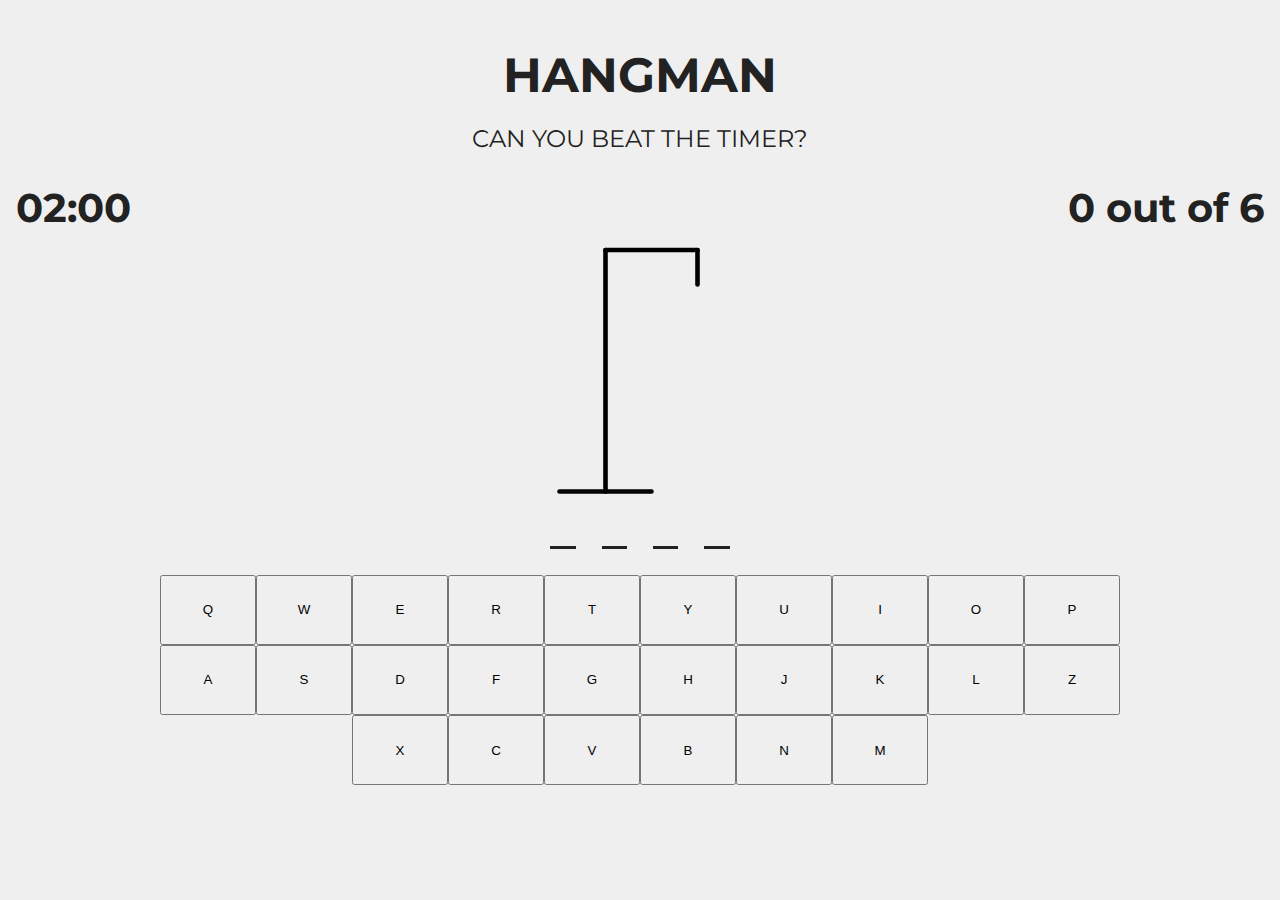
==== 3/index.html @ 1929d3c9 "First commit" ====
<!DOCTYPE html>
<html lang="en">

<head>
    <meta charset="UTF-8">
    <meta name="viewport" content="width=device-width, initial-scale=1.0">
    <link href="https://fonts.googleapis.com/css2?family=Montserrat:wght@400;600;800&display=swap" rel="stylesheet">
    <link rel="stylesheet" href="style.css">
    <title>Hangman</title>
</head>

<body>
    <nav>
        <div class="game-intro">
            <h1>Hangman</h1>
            <p>Can you beat the timer?</p>
        </div>
        <div class="game-stats">
            <p class="timer">02:00</p>
            <p class="wrong">
                <span class="wrong-answers">0</span> out of 6
            </p>
        </div>
    </nav>
    <div class="hangman-container">
        <svg class="hangman-figure-container" width="180px" height="280px">
            <!-- Rod -->
            <line x1="60" y1="20" x2="140" y2="20" />
            <line x1="140" y1="20" x2="140" y2="50" />
            <line x1="60" y1="20" x2="60" y2="230" />
            <line x1="20" y1="230" x2="100" y2="230" />
            <!-- Head -->
            <circle cx="140" cy="70" r="20" class="hide" />
            <!-- Body -->
            <line x1="140" y1="90" x2="140" y2="150" class="hide" />
            <!-- Arms -->
            <line x1="140" y1="120" x2="120" y2="100" class="hide" />
            <line x1="140" y1="120" x2="160" y2="100" class="hide" />
            <!-- Legs -->
            <line x1="140" y1="150" x2="120" y2="180" class="hide" />
            <line x1="140" y1="150" x2="160" y2="180" class="hide" />
        </svg>
    </div>

    <div class="word"></div>
    <div id="keyboard"></div>
    <div class="modal">
        <div class="modal-content">
            <span class="close">&times;</span>
            <p>Game over, you got <span class="correct-words"></span> word/s right!</p>
        </div>
    </div>
</body>
<script src="script.js"></script>

</html>
---- 3/style.css ----
:root {
  --montserrat: "Montserrat", "Helvetica", sans-serif;
}

* {
  box-sizing: border-box;
  margin: 0;
  padding: 0;
}

html,
body {
  align-items: center;
  background: #efefef;
  color: #222;
  display: flex;
  flex-direction: column;
  font-family: var(--montserrat);
  height: 100vh;
}

nav {
  display: flex;
  flex-direction: column;
  padding: 1em;
  width: 100%;
}

.game-intro {
  margin: 3vw;
  text-align: center;
}

.game-intro h1 {
  font-size: 8vw;
  padding: 1vw;
  text-transform: uppercase;
}

.game-intro p {
  font-size: 5vw;
  padding: 1vw;
  text-transform: uppercase;
}

.game-stats {
  display: flex;
  font-size: 5vw;
  font-weight: bold;
  justify-content: space-between;
}

.hangman-container {
  display: flex;
  justify-content: center;
  width: 100%;
}

.hangman-figure-container {
  fill: transparent;
  stroke: #000;
  stroke-linecap: round;
  stroke-width: 4;
}

.hide {
  display: none;
}

.word {
  display: flex;
  justify-content: center;
  max-width: 90%;
}

.letter {
  border-bottom: 3px solid #222;
  display: inline-flex;
  flex-basis: 10%;
  font-size: 5vw;
  justify-content: center;
  margin: 0 0.3em;
  width: 5vw;
}

#keyboard {
  display: flex;
  flex-wrap: wrap;
  height: max-content;
  justify-content: center;
  margin-top: 5vw;
}

#keyboard button {
  flex-basis: 10%;
  padding: 2vw;
  text-align: center;
  min-width: 44px;
}

.modal {
  display: none;
  position: fixed;
  z-index: 1;
  left: 0;
  top: 0;
  width: 100%;
  height: 100%;
  overflow: auto;
  background-color: #000;
  background-color: rgba(0, 0, 0, 0.4);
}

.modal-content {
  background-color: #fefefe;
  margin: 15% auto;
  padding: 20px;
  border: 1px solid #888;
  width: 80%;
}

.close {
  color: #aaa;
  float: right;
  font-size: 28px;
  font-weight: bold;
}

.close:hover,
.close:focus {
  color: black;
  text-decoration: none;
  cursor: pointer;
}
@media only screen and (max-width: 290px) {
  #keyboard {
    margin-top: 20vw;
    display: grid;
    grid-template-columns: repeat(9, 1fr);
    height: auto;
  }

  #keyboard button {
    min-width: auto;
    padding: auto;
  }

  .letter {
    width: 6vw;
  }
}

@media only screen and (min-width: 680px) {
  .game-intro {
    margin: 20px;
  }

  .game-intro h1 {
    font-size: 48px;
    padding: 10px;
  }

  .game-intro p {
    font-size: 24px;
    padding: 10px;
  }

  .game-stats {
    font-size: 40px;
  }

  .hangman-figure-container {
    transform: scale(1.15);
  }

  .word {
    margin-top: 2vh;
  }

  .letter {
    display: inline-flex;
    font-size: 2vw;
    margin: 0 1vw;
    width: 3vw;
  }

  #keyboard {
    margin-top: 2vw;
    max-width: 75%;
  }

  #keyboard button {
    min-width: auto;
  }
}
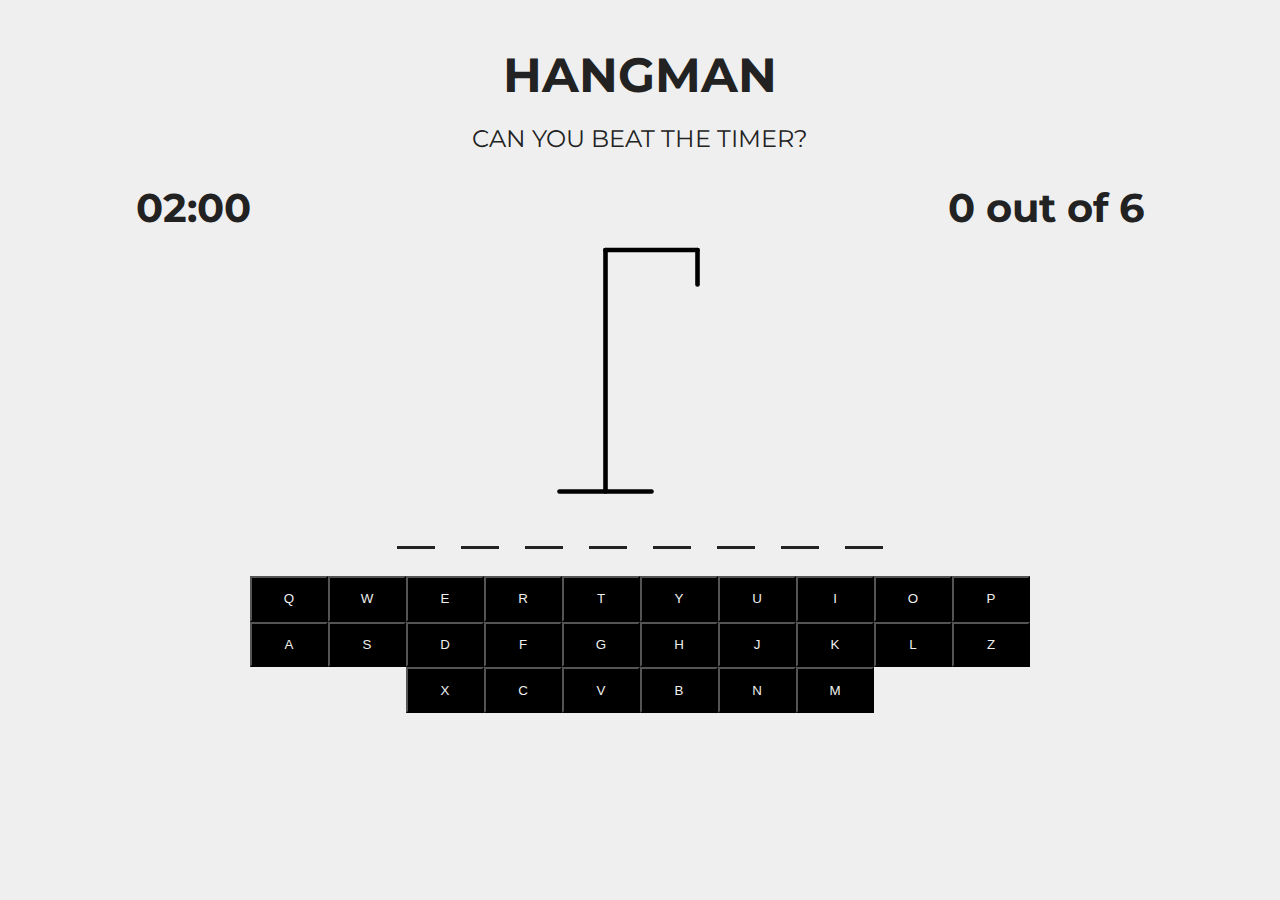
==== commit 595e66f3: "Updated hangman mechanics" ====
--- a/3/index.html
+++ b/3/index.html
@@ -50,6 +50,13 @@
             <p>Game over, you got <span class="correct-words"></span> word/s right!</p>
         </div>
     </div>
+
+    <div class="modal">
+        <div class="modal-content">
+            <span class="close">&times;</span>
+            <p>You guessed <span class="correct-word"></span right!</p>
+        </div>
+    </div>
 </body>
 <script src="script.js"></script>
 
--- a/3/style.css
+++ b/3/style.css
@@ -88,14 +88,21 @@
   flex-wrap: wrap;
   height: max-content;
   justify-content: center;
-  margin-top: 5vw;
+  margin-top: 5vh;
 }
 
 #keyboard button {
+  background-color: #000;
+  color: #efefef;
   flex-basis: 10%;
   padding: 2vw;
   text-align: center;
-  min-width: 44px;
+  min-width: 40px;
+}
+
+#keyboard button:disabled {
+  color: #888;
+  background-color: #efefef;
 }
 
 .modal {
@@ -132,6 +139,7 @@
   text-decoration: none;
   cursor: pointer;
 }
+
 @media only screen and (max-width: 290px) {
   #keyboard {
     margin-top: 20vw;
@@ -185,11 +193,12 @@
   }
 
   #keyboard {
-    margin-top: 2vw;
+    margin-top: 3vh;
     max-width: 75%;
   }
 
   #keyboard button {
-    min-width: auto;
-  }
-}
+    width: .5vh;
+    padding: 1em;
+  }
+}
